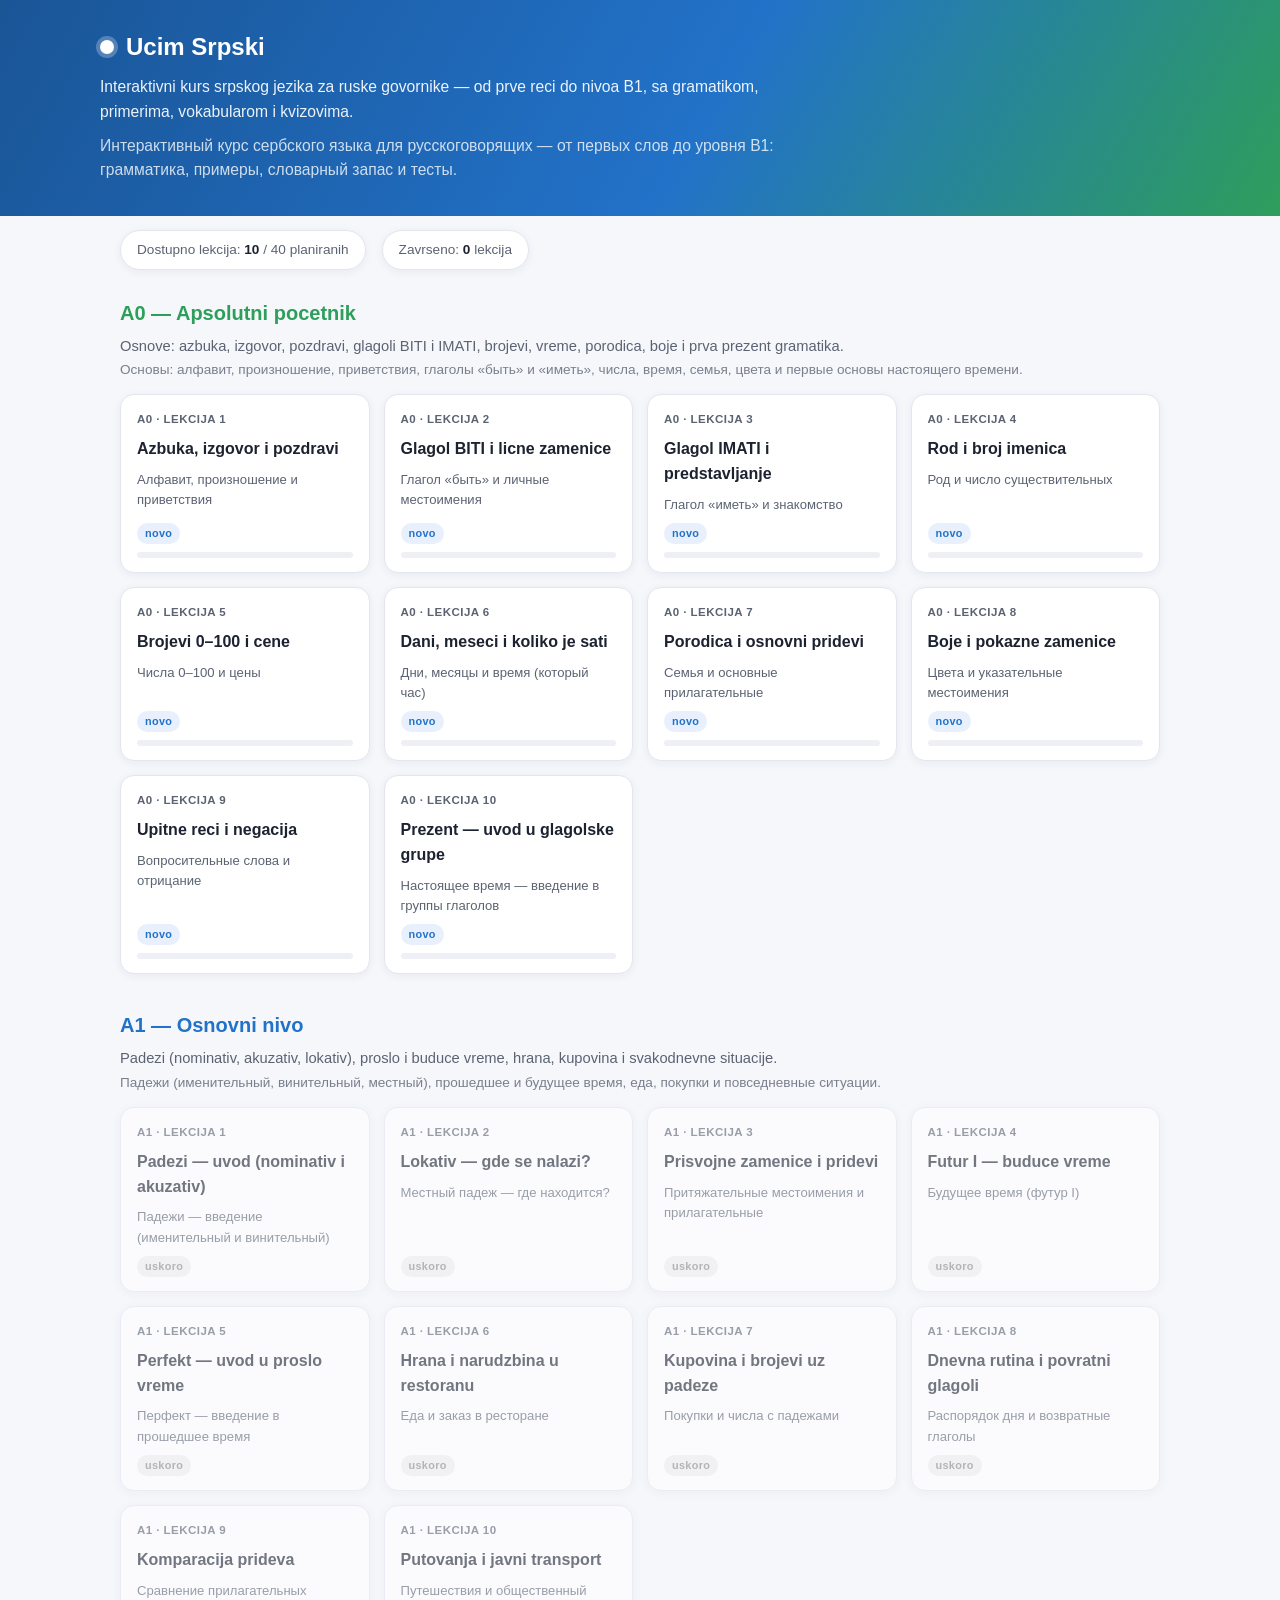
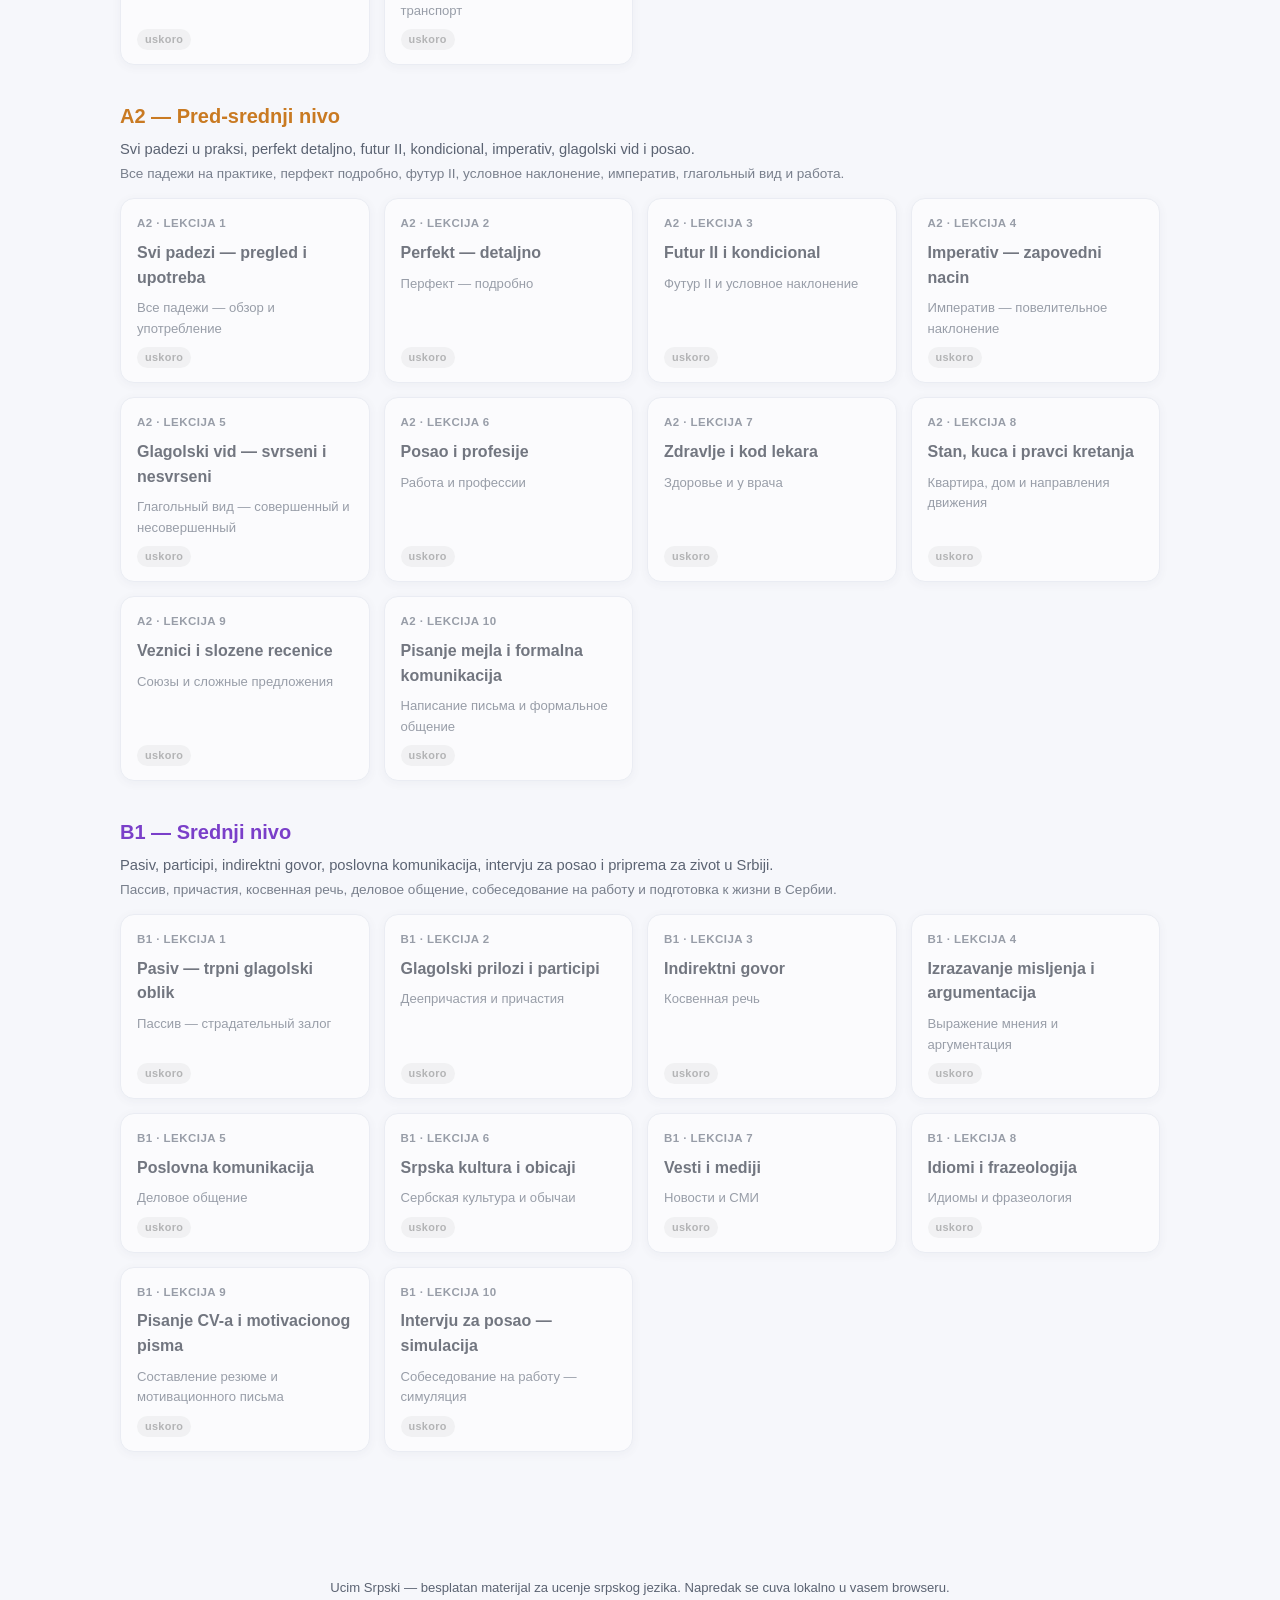
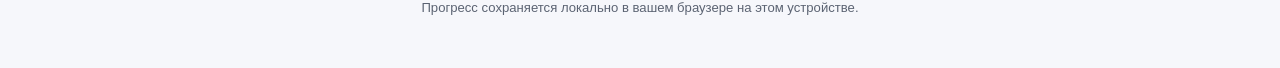
==== index.html @ c815fc33 "Prva verzija kursa: platforma + kompletan A0 nivo (10 lekcija) Interaktivna platforma (HTML/CSS/JS, " ====
<!DOCTYPE html>
<html lang="sr-Latn">
<head>
<meta charset="UTF-8">
<meta name="viewport" content="width=device-width, initial-scale=1.0">
<title>Ucim Srpski — kurs srpskog jezika za Ruse</title>
<meta name="description" content="Besplatan interaktivni kurs srpskog jezika za ruske govornike, od nivoa A0 do B1.">
<link rel="icon" href="data:,">
<link rel="stylesheet" href="css/style.css">
</head>
<body>

<header class="site-header">
  <div class="inner">
    <div class="brand"><span class="flag-dot"></span> Ucim Srpski</div>
    <p class="tagline">Interaktivni kurs srpskog jezika za ruske govornike — od prve reci do nivoa B1, sa gramatikom, primerima, vokabularom i kvizovima.</p>
    <p class="tagline tagline-ru">Интерактивный курс сербского языка для русскоговорящих — от первых слов до уровня B1: грамматика, примеры, словарный запас и тесты.</p>
  </div>
</header>

<main class="container">

  <div class="stats-bar" id="statsBar"></div>

  <div id="levels"></div>

</main>

<footer class="site-footer">
  Ucim Srpski — besplatan materijal za ucenje srpskog jezika. Napredak se cuva lokalno u vasem browseru.<br>
  Прогресс сохраняется локально в вашем браузере на этом устройстве.
</footer>

<script src="data/curriculum.js"></script>
<script src="js/storage.js"></script>
<script src="js/app.js"></script>
</body>
</html>
---- css/style.css ----
/* =======================================================================
   UCIM SRPSKI — glavni stil
   ======================================================================= */

:root {
  --bg: #f6f7fb;
  --surface: #ffffff;
  --text: #1c2230;
  --text-muted: #5b6372;
  --border: #e3e6ee;
  --primary: #2272c9;
  --primary-dark: #1a5596;
  --accent: #2e9e5b;
  --danger: #d1453b;
  --warn: #c97a22;
  --radius: 14px;
  --shadow: 0 2px 10px rgba(20, 30, 60, 0.06);
  --shadow-hover: 0 8px 24px rgba(20, 30, 60, 0.12);
  --font: "Segoe UI", -apple-system, BlinkMacSystemFont, Roboto, Arial, sans-serif;
}

* { box-sizing: border-box; }

html, body {
  margin: 0;
  padding: 0;
  font-family: var(--font);
  background: var(--bg);
  color: var(--text);
  line-height: 1.55;
}

a { color: var(--primary); text-decoration: none; }
a:hover { text-decoration: underline; }

img, svg { max-width: 100%; }

/* ---------- Layout ---------- */
.site-header {
  background: linear-gradient(120deg, #1a5596, #2272c9 55%, #2e9e5b);
  color: #fff;
  padding: 28px 20px 34px;
}

.site-header .inner {
  max-width: 1080px;
  margin: 0 auto;
}

.brand {
  display: flex;
  align-items: center;
  gap: 12px;
  font-size: 1.5rem;
  font-weight: 700;
}

.brand .flag-dot {
  width: 14px; height: 14px; border-radius: 50%;
  background: #fff;
  box-shadow: 0 0 0 4px rgba(255,255,255,.25);
}

.site-header p.tagline {
  margin: 10px 0 0;
  max-width: 680px;
  color: rgba(255,255,255,.92);
  font-size: 0.98rem;
}

.site-header .tagline-ru {
  opacity: 0.85;
  font-size: 0.88rem;
  margin-top: 4px;
}

main.container {
  max-width: 1080px;
  margin: 0 auto;
  padding: 28px 20px 60px;
}

footer.site-footer {
  text-align: center;
  color: var(--text-muted);
  font-size: 0.82rem;
  padding: 30px 20px 50px;
}

/* ---------- Stats bar ---------- */
.stats-bar {
  display: flex;
  gap: 16px;
  flex-wrap: wrap;
  margin: -14px 0 28px;
}
.stat-pill {
  background: var(--surface);
  border: 1px solid var(--border);
  border-radius: 999px;
  padding: 8px 16px;
  font-size: 0.85rem;
  color: var(--text-muted);
  box-shadow: var(--shadow);
}
.stat-pill b { color: var(--text); }

/* ---------- Level sections ---------- */
.level-block {
  margin-bottom: 36px;
}

.level-head {
  display: flex;
  align-items: baseline;
  justify-content: space-between;
  gap: 12px;
  margin-bottom: 6px;
  flex-wrap: wrap;
}

.level-head h2 {
  margin: 0;
  font-size: 1.25rem;
}

.level-desc {
  color: var(--text-muted);
  font-size: 0.92rem;
  margin: 2px 0 14px;
}
.level-desc .ru {
  display: block;
  font-size: 0.85rem;
  opacity: 0.8;
  margin-top: 2px;
}

.lesson-grid {
  display: grid;
  grid-template-columns: repeat(auto-fill, minmax(230px, 1fr));
  gap: 14px;
}

.lesson-card {
  background: var(--surface);
  border: 1px solid var(--border);
  border-radius: var(--radius);
  padding: 16px 16px 14px;
  box-shadow: var(--shadow);
  transition: box-shadow .15s, transform .15s;
  position: relative;
  display: flex;
  flex-direction: column;
  gap: 8px;
  min-height: 118px;
}

.lesson-card.ready { cursor: pointer; }
.lesson-card.ready:hover { box-shadow: var(--shadow-hover); transform: translateY(-2px); }
.lesson-card.locked { opacity: 0.6; }

.lesson-num {
  font-size: 0.72rem;
  font-weight: 700;
  letter-spacing: .04em;
  color: var(--text-muted);
  text-transform: uppercase;
}

.lesson-title { font-weight: 600; font-size: 1rem; }
.lesson-title-ru { font-size: 0.82rem; color: var(--text-muted); }

.lesson-status {
  margin-top: auto;
  font-size: 0.78rem;
  display: flex;
  align-items: center;
  gap: 6px;
}
.badge {
  display: inline-block;
  font-size: 0.68rem;
  font-weight: 700;
  padding: 2px 8px;
  border-radius: 999px;
  letter-spacing: .03em;
}
.badge.done { background: #e3f6ea; color: var(--accent); }
.badge.progress { background: #fff2de; color: var(--warn); }
.badge.soon { background: #eee; color: #888; }
.badge.new { background: #e8f0fd; color: var(--primary); }

.progress-track {
  height: 6px;
  border-radius: 999px;
  background: #eef0f5;
  overflow: hidden;
}
.progress-fill {
  height: 100%;
  background: var(--accent);
  border-radius: 999px;
}

/* ---------- Lesson page ---------- */
.lesson-header {
  background: var(--surface);
  border-bottom: 1px solid var(--border);
  position: sticky;
  top: 0;
  z-index: 20;
}
.lesson-header .inner {
  max-width: 880px;
  margin: 0 auto;
  padding: 14px 20px;
  display: flex;
  align-items: center;
  gap: 14px;
}
.back-link { font-size: 0.85rem; white-space: nowrap; }
.lesson-header h1 {
  font-size: 1.05rem;
  margin: 0;
  flex: 1;
  overflow: hidden;
  text-overflow: ellipsis;
  white-space: nowrap;
}

.step-tabs {
  display: flex;
  gap: 4px;
  max-width: 880px;
  margin: 0 auto;
  padding: 0 20px 10px;
  overflow-x: auto;
}
.step-tab {
  font-size: 0.74rem;
  padding: 6px 10px;
  border-radius: 999px;
  background: #eef1f7;
  color: var(--text-muted);
  white-space: nowrap;
  cursor: pointer;
  border: 1px solid transparent;
}
.step-tab.active { background: var(--primary); color: #fff; }
.step-tab.visited:not(.active) { border-color: var(--primary); color: var(--primary); }

.lesson-body {
  max-width: 880px;
  margin: 0 auto;
  padding: 26px 20px 40px;
}

.panel {
  background: var(--surface);
  border: 1px solid var(--border);
  border-radius: var(--radius);
  padding: 22px 24px;
  box-shadow: var(--shadow);
  margin-bottom: 18px;
}

.panel h2 {
  margin-top: 0;
  font-size: 1.15rem;
}
.panel h3 {
  font-size: 1rem;
  margin: 18px 0 8px;
}

.ru-box {
  background: #f1f6fd;
  border-left: 4px solid var(--primary);
  border-radius: 8px;
  padding: 12px 16px;
  font-size: 0.93rem;
  margin: 10px 0;
}
.ru-box.tip {
  background: #fff8ec;
  border-left-color: var(--warn);
}
.ru-box .lbl {
  font-weight: 700;
  font-size: 0.72rem;
  text-transform: uppercase;
  letter-spacing: .04em;
  color: var(--text-muted);
  display: block;
  margin-bottom: 4px;
}

.sr { font-weight: 600; color: var(--primary-dark); }
.sr-example {
  background: var(--bg);
  border-radius: 8px;
  padding: 10px 14px;
  margin: 6px 0;
}

table.conj {
  width: 100%;
  border-collapse: collapse;
  margin: 12px 0;
  font-size: 0.93rem;
}
table.conj th, table.conj td {
  border: 1px solid var(--border);
  padding: 7px 10px;
  text-align: left;
}
table.conj th { background: #f1f3f8; }

.example-list { list-style: none; padding: 0; margin: 10px 0; }
.example-list li {
  padding: 10px 0;
  border-bottom: 1px dashed var(--border);
}
.example-list li:last-child { border-bottom: none; }
.ex-sr { font-weight: 600; }
.ex-ru { color: var(--text-muted); font-size: 0.9rem; }

/* flip-card za primere */
.flip-card {
  background: var(--bg);
  border: 1px solid var(--border);
  border-radius: 10px;
  padding: 12px 14px;
  margin: 8px 0;
  cursor: pointer;
  user-select: none;
}
.flip-card .front { font-weight: 600; }
.flip-card .back {
  display: none;
  margin-top: 6px;
  color: var(--text-muted);
  font-size: 0.9rem;
  border-top: 1px dashed var(--border);
  padding-top: 6px;
}
.flip-card.open .back { display: block; }
.flip-card .hint { font-size: 0.72rem; color: var(--primary); margin-top: 4px; }

/* mini-drill u sklopu gramatike */
.drill {
  border: 1px solid var(--border);
  border-radius: 10px;
  padding: 14px 16px;
  margin: 14px 0;
  background: #fbfcff;
}
.drill .drill-q { font-weight: 600; margin-bottom: 10px; }
.drill-options { display: flex; flex-wrap: wrap; gap: 8px; margin-bottom: 8px; }
.opt-btn {
  border: 1px solid var(--border);
  background: #fff;
  border-radius: 8px;
  padding: 8px 14px;
  font-size: 0.9rem;
  cursor: pointer;
}
.opt-btn:hover { border-color: var(--primary); }
.opt-btn.correct { background: #e3f6ea; border-color: var(--accent); }
.opt-btn.wrong { background: #fdecea; border-color: var(--danger); }
.opt-btn.selected { background: #e8f0fd; border-color: var(--primary); }

.text-check-row { display: flex; gap: 8px; align-items: center; flex-wrap: wrap; }
.text-check-row input[type=text] {
  flex: 1;
  min-width: 160px;
  padding: 9px 12px;
  border: 1px solid var(--border);
  border-radius: 8px;
  font-size: 0.95rem;
}
.btn {
  border: none;
  background: var(--primary);
  color: #fff;
  padding: 9px 16px;
  border-radius: 8px;
  font-size: 0.9rem;
  cursor: pointer;
  font-weight: 600;
}
.btn:hover { background: var(--primary-dark); }
.btn.secondary { background: #eef1f7; color: var(--text); }
.btn.secondary:hover { background: #dfe3ec; }
.btn:disabled { opacity: .5; cursor: default; }

.feedback {
  margin-top: 8px;
  font-size: 0.88rem;
  font-weight: 600;
  display: none;
}
.feedback.show { display: block; }
.feedback.ok { color: var(--accent); }
.feedback.bad { color: var(--danger); }

/* vokabular / citanje */
.vocab-table { width: 100%; border-collapse: collapse; margin: 10px 0 18px; font-size: 0.92rem; }
.vocab-table td { padding: 6px 8px; border-bottom: 1px solid var(--border); }
.vocab-table td.w-sr { font-weight: 600; width: 45%; }
.vocab-table td.w-ru { color: var(--text-muted); }

.reading-excerpt {
  background: var(--bg);
  border-radius: 10px;
  padding: 16px 18px;
  font-size: 0.98rem;
  margin: 10px 0;
}
.reading-excerpt .source {
  display: block;
  font-size: 0.75rem;
  color: var(--text-muted);
  margin-top: 10px;
  font-style: italic;
}
.reading-excerpt .word {
  border-bottom: 2px dotted var(--primary);
  cursor: pointer;
  position: relative;
}
.reading-excerpt .word .tooltip {
  display: none;
  position: absolute;
  bottom: 125%;
  left: 0;
  background: #1c2230;
  color: #fff;
  padding: 4px 8px;
  border-radius: 6px;
  font-size: 0.78rem;
  white-space: nowrap;
  z-index: 5;
}
.reading-excerpt .word.open .tooltip { display: block; }

/* kviz */
.quiz-item {
  border: 1px solid var(--border);
  border-radius: 10px;
  padding: 16px 18px;
  margin-bottom: 14px;
  background: #fff;
}
.quiz-item .q-num {
  font-size: 0.72rem;
  font-weight: 700;
  color: var(--text-muted);
  text-transform: uppercase;
  margin-bottom: 4px;
}
.quiz-item .q-text { font-weight: 600; margin-bottom: 10px; }
.quiz-check-wrap { display: flex; align-items: center; gap: 10px; flex-wrap: wrap; margin-top: 8px; }

.quiz-summary {
  text-align: center;
  padding: 30px 20px;
}
.quiz-summary .score {
  font-size: 2.2rem;
  font-weight: 800;
  color: var(--primary);
}

.nav-row {
  display: flex;
  justify-content: space-between;
  gap: 10px;
  margin-top: 10px;
}

.pill-link {
  display: inline-block;
  font-size: 0.78rem;
  background: #eef1f7;
  padding: 4px 10px;
  border-radius: 999px;
  color: var(--text-muted);
  margin-left: 8px;
}

@media (max-width: 640px) {
  .lesson-header h1 { font-size: 0.92rem; }
  .panel { padding: 16px 16px; }
}
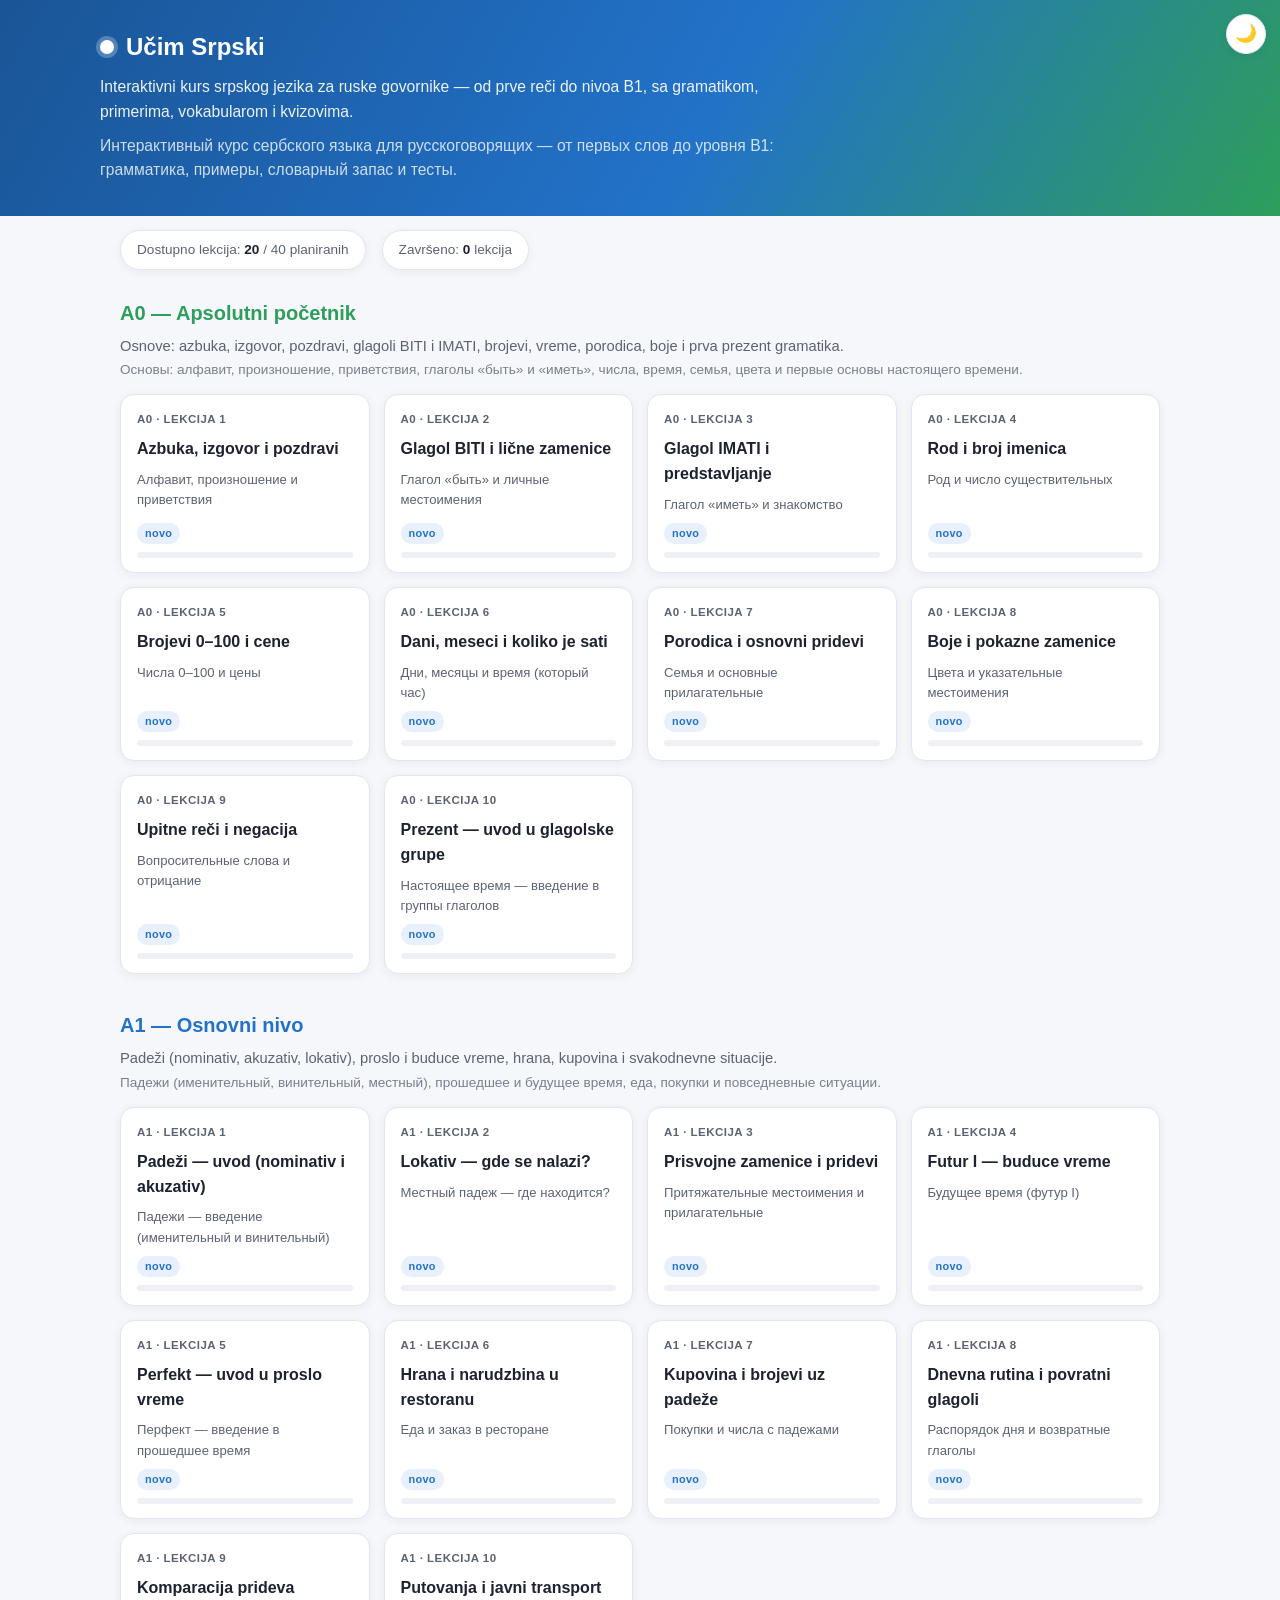
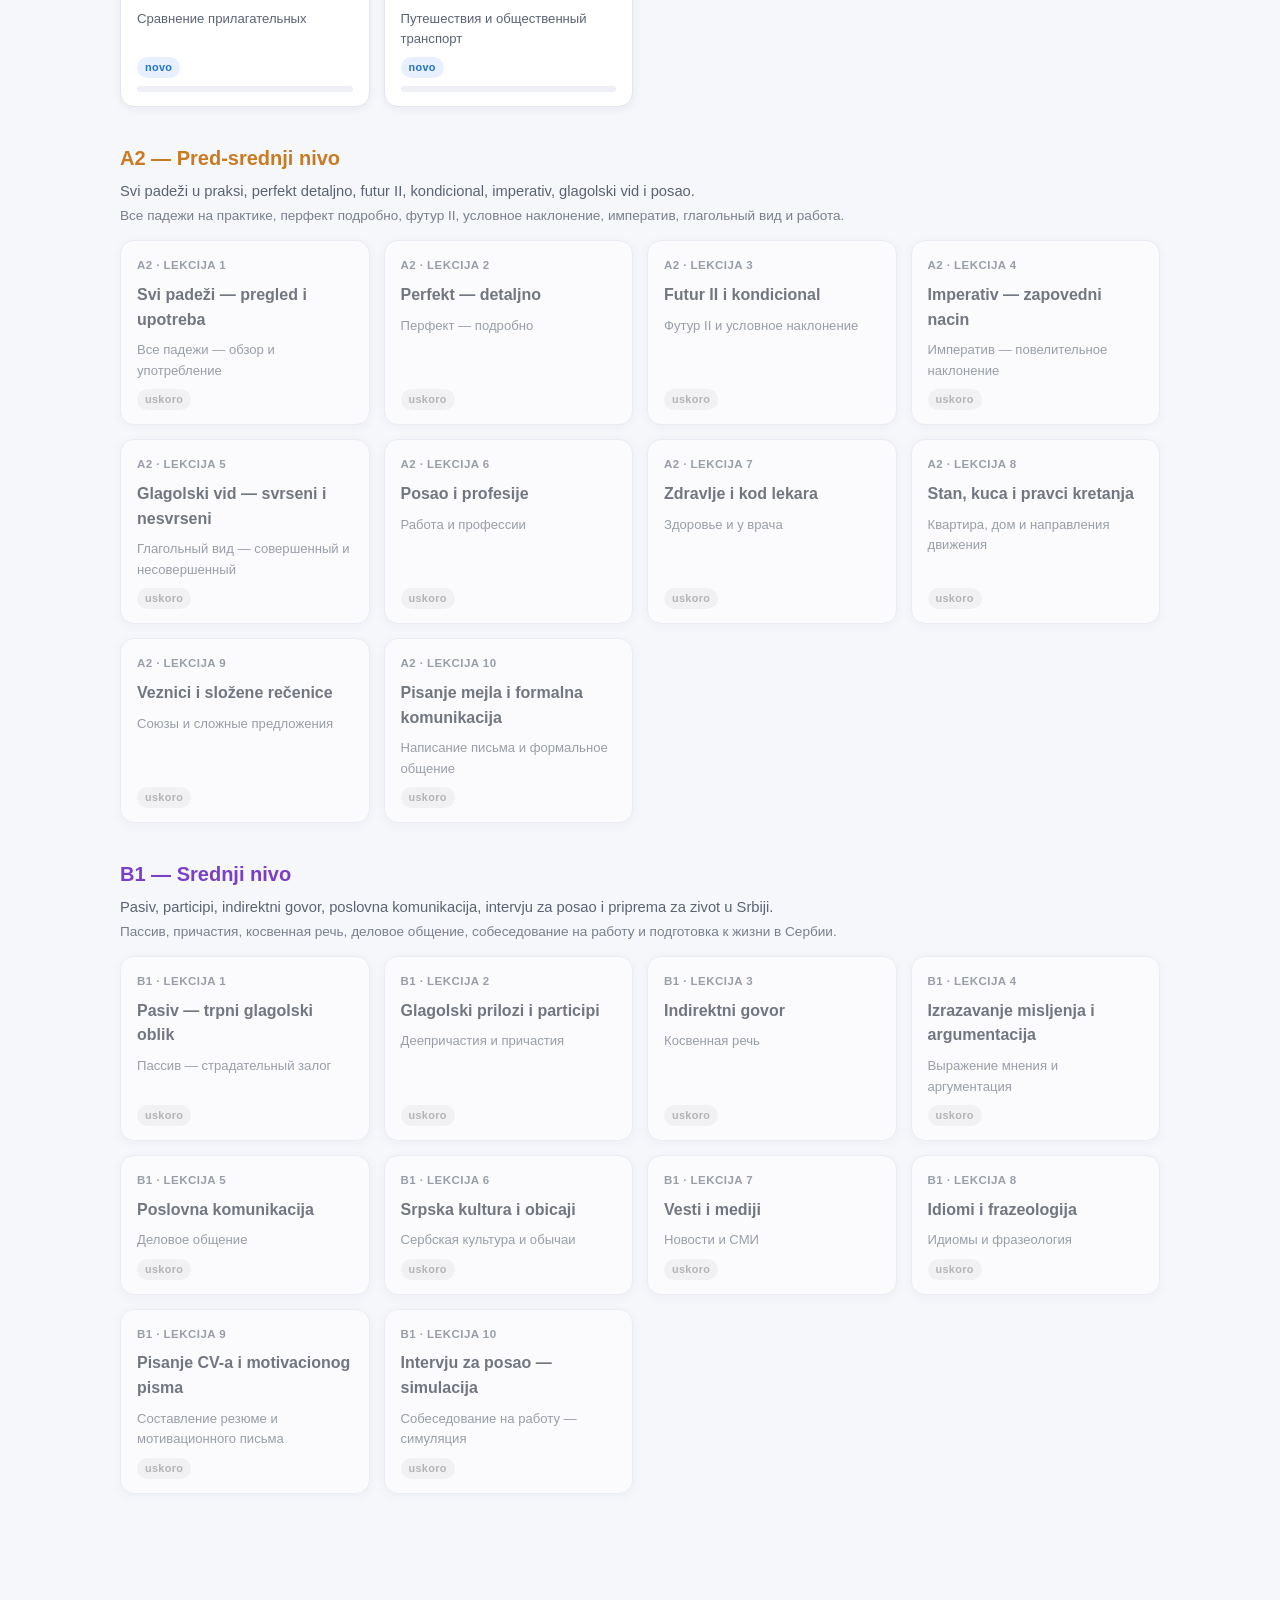
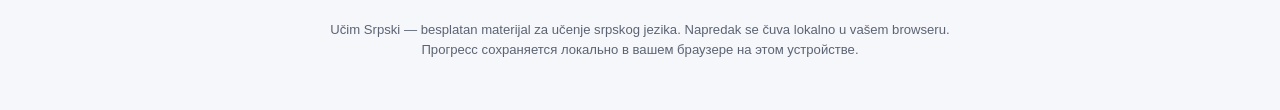
==== commit bdb8328d: "Ispravke: dijakritici, CSP blokada lekcija, i dark mode - Ispravljeni stotine nedostajucih srpskih d" ====
--- a/index.html
+++ b/index.html
@@ -3,17 +3,20 @@
 <head>
 <meta charset="UTF-8">
 <meta name="viewport" content="width=device-width, initial-scale=1.0">
-<title>Ucim Srpski — kurs srpskog jezika za Ruse</title>
+<title>Učim Srpski — kurs srpskog jezika za Ruse</title>
 <meta name="description" content="Besplatan interaktivni kurs srpskog jezika za ruske govornike, od nivoa A0 do B1.">
 <link rel="icon" href="data:,">
+<script src="js/theme.js"></script>
 <link rel="stylesheet" href="css/style.css">
 </head>
 <body>
 
+<button id="themeToggle" class="theme-toggle" type="button" aria-label="Promeni temu (svetla/tamna)" title="Svetla/tamna tema">🌙</button>
+
 <header class="site-header">
   <div class="inner">
-    <div class="brand"><span class="flag-dot"></span> Ucim Srpski</div>
-    <p class="tagline">Interaktivni kurs srpskog jezika za ruske govornike — od prve reci do nivoa B1, sa gramatikom, primerima, vokabularom i kvizovima.</p>
+    <div class="brand"><span class="flag-dot"></span> Učim Srpski</div>
+    <p class="tagline">Interaktivni kurs srpskog jezika za ruske govornike — od prve reči do nivoa B1, sa gramatikom, primerima, vokabularom i kvizovima.</p>
     <p class="tagline tagline-ru">Интерактивный курс сербского языка для русскоговорящих — от первых слов до уровня B1: грамматика, примеры, словарный запас и тесты.</p>
   </div>
 </header>
@@ -27,7 +30,7 @@
 </main>
 
 <footer class="site-footer">
-  Ucim Srpski — besplatan materijal za ucenje srpskog jezika. Napredak se cuva lokalno u vasem browseru.<br>
+  Učim Srpski — besplatan materijal za učenje srpskog jezika. Napredak se čuva lokalno u vašem browseru.<br>
   Прогресс сохраняется локально в вашем браузере на этом устройстве.
 </footer>
 
--- a/css/style.css
+++ b/css/style.css
@@ -19,6 +19,21 @@
   --font: "Segoe UI", -apple-system, BlinkMacSystemFont, Roboto, Arial, sans-serif;
 }
 
+:root[data-theme="dark"] {
+  --bg: #161a24;
+  --surface: #1e2330;
+  --text: #e9edf5;
+  --text-muted: #9aa3b5;
+  --border: #2c3344;
+  --primary: #5b9fe8;
+  --primary-dark: #8ab8f0;
+  --accent: #4bbf7f;
+  --danger: #e36a60;
+  --warn: #e0a24a;
+  --shadow: 0 2px 10px rgba(0, 0, 0, 0.35);
+  --shadow-hover: 0 8px 24px rgba(0, 0, 0, 0.45);
+}
+
 * { box-sizing: border-box; }
 
 html, body {
@@ -29,6 +44,26 @@
   color: var(--text);
   line-height: 1.55;
 }
+
+.theme-toggle {
+  position: fixed;
+  top: 14px;
+  right: 14px;
+  z-index: 100;
+  width: 40px;
+  height: 40px;
+  border-radius: 50%;
+  border: 1px solid var(--border);
+  background: var(--surface);
+  box-shadow: var(--shadow);
+  font-size: 1.1rem;
+  line-height: 1;
+  cursor: pointer;
+  display: flex;
+  align-items: center;
+  justify-content: center;
+}
+.theme-toggle:hover { box-shadow: var(--shadow-hover); }
 
 a { color: var(--primary); text-decoration: none; }
 a:hover { text-decoration: underline; }
@@ -490,6 +525,63 @@
   margin-left: 8px;
 }
 
+/* ---------- utility classes (replace inline styles for CSP compliance) ---------- */
+.lvl-color-A0 { color: #2e9e5b; }
+.lvl-color-A1 { color: #2272c9; }
+.lvl-color-A2 { color: #c97a22; }
+.lvl-color-B1 { color: #7a3fc9; }
+:root[data-theme="dark"] .lvl-color-A0 { color: #4bbf7f; }
+:root[data-theme="dark"] .lvl-color-A1 { color: #5b9fe8; }
+:root[data-theme="dark"] .lvl-color-A2 { color: #e0a24a; }
+:root[data-theme="dark"] .lvl-color-B1 { color: #a07bdb; }
+
+.progress-fill.w0 { width: 0%; }
+.progress-fill.w10 { width: 10%; }
+.progress-fill.w20 { width: 20%; }
+.progress-fill.w30 { width: 30%; }
+.progress-fill.w40 { width: 40%; }
+.progress-fill.w50 { width: 50%; }
+.progress-fill.w60 { width: 60%; }
+.progress-fill.w70 { width: 70%; }
+.progress-fill.w80 { width: 80%; }
+.progress-fill.w90 { width: 90%; }
+.progress-fill.w100 { width: 100%; }
+
+.quiz-intro-note { color: var(--text-muted); font-size: 0.9rem; }
+.quiz-done-heading { padding: 0 2px; }
+.quiz-summary-actions { margin-top: 14px; }
+.btn-link-inline {
+  margin-left: 8px;
+  text-decoration: none;
+  display: inline-block;
+}
+
+/* ---------- dark mode: adjust hardcoded pastel backgrounds ---------- */
+:root[data-theme="dark"] .badge.done { background: #1d3a2a; }
+:root[data-theme="dark"] .badge.progress { background: #3a2f16; }
+:root[data-theme="dark"] .badge.soon { background: #2a2e38; color: #9aa3b5; }
+:root[data-theme="dark"] .badge.new { background: #1c2b45; }
+:root[data-theme="dark"] .progress-track { background: #2a3040; }
+:root[data-theme="dark"] .step-tab { background: #242a38; }
+:root[data-theme="dark"] .ru-box { background: #1a2740; }
+:root[data-theme="dark"] .ru-box.tip { background: #332a16; }
+:root[data-theme="dark"] table.conj th { background: #242a38; }
+:root[data-theme="dark"] .drill { background: #1c212d; }
+:root[data-theme="dark"] .opt-btn { background: var(--surface); color: var(--text); }
+:root[data-theme="dark"] .opt-btn.correct { background: #1d3a2a; }
+:root[data-theme="dark"] .opt-btn.wrong { background: #3a2220; }
+:root[data-theme="dark"] .opt-btn.selected { background: #1c2b45; }
+:root[data-theme="dark"] .btn.secondary { background: #242a38; color: var(--text); }
+:root[data-theme="dark"] .btn.secondary:hover { background: #2c3344; }
+:root[data-theme="dark"] .quiz-item { background: var(--surface); }
+:root[data-theme="dark"] .pill-link { background: #242a38; }
+:root[data-theme="dark"] .reading-excerpt .word .tooltip { background: #343b4a; }
+:root[data-theme="dark"] .text-check-row input[type=text],
+:root[data-theme="dark"] .drill input[type=text] {
+  background: var(--surface);
+  color: var(--text);
+}
+
 @media (max-width: 640px) {
   .lesson-header h1 { font-size: 0.92rem; }
   .panel { padding: 16px 16px; }
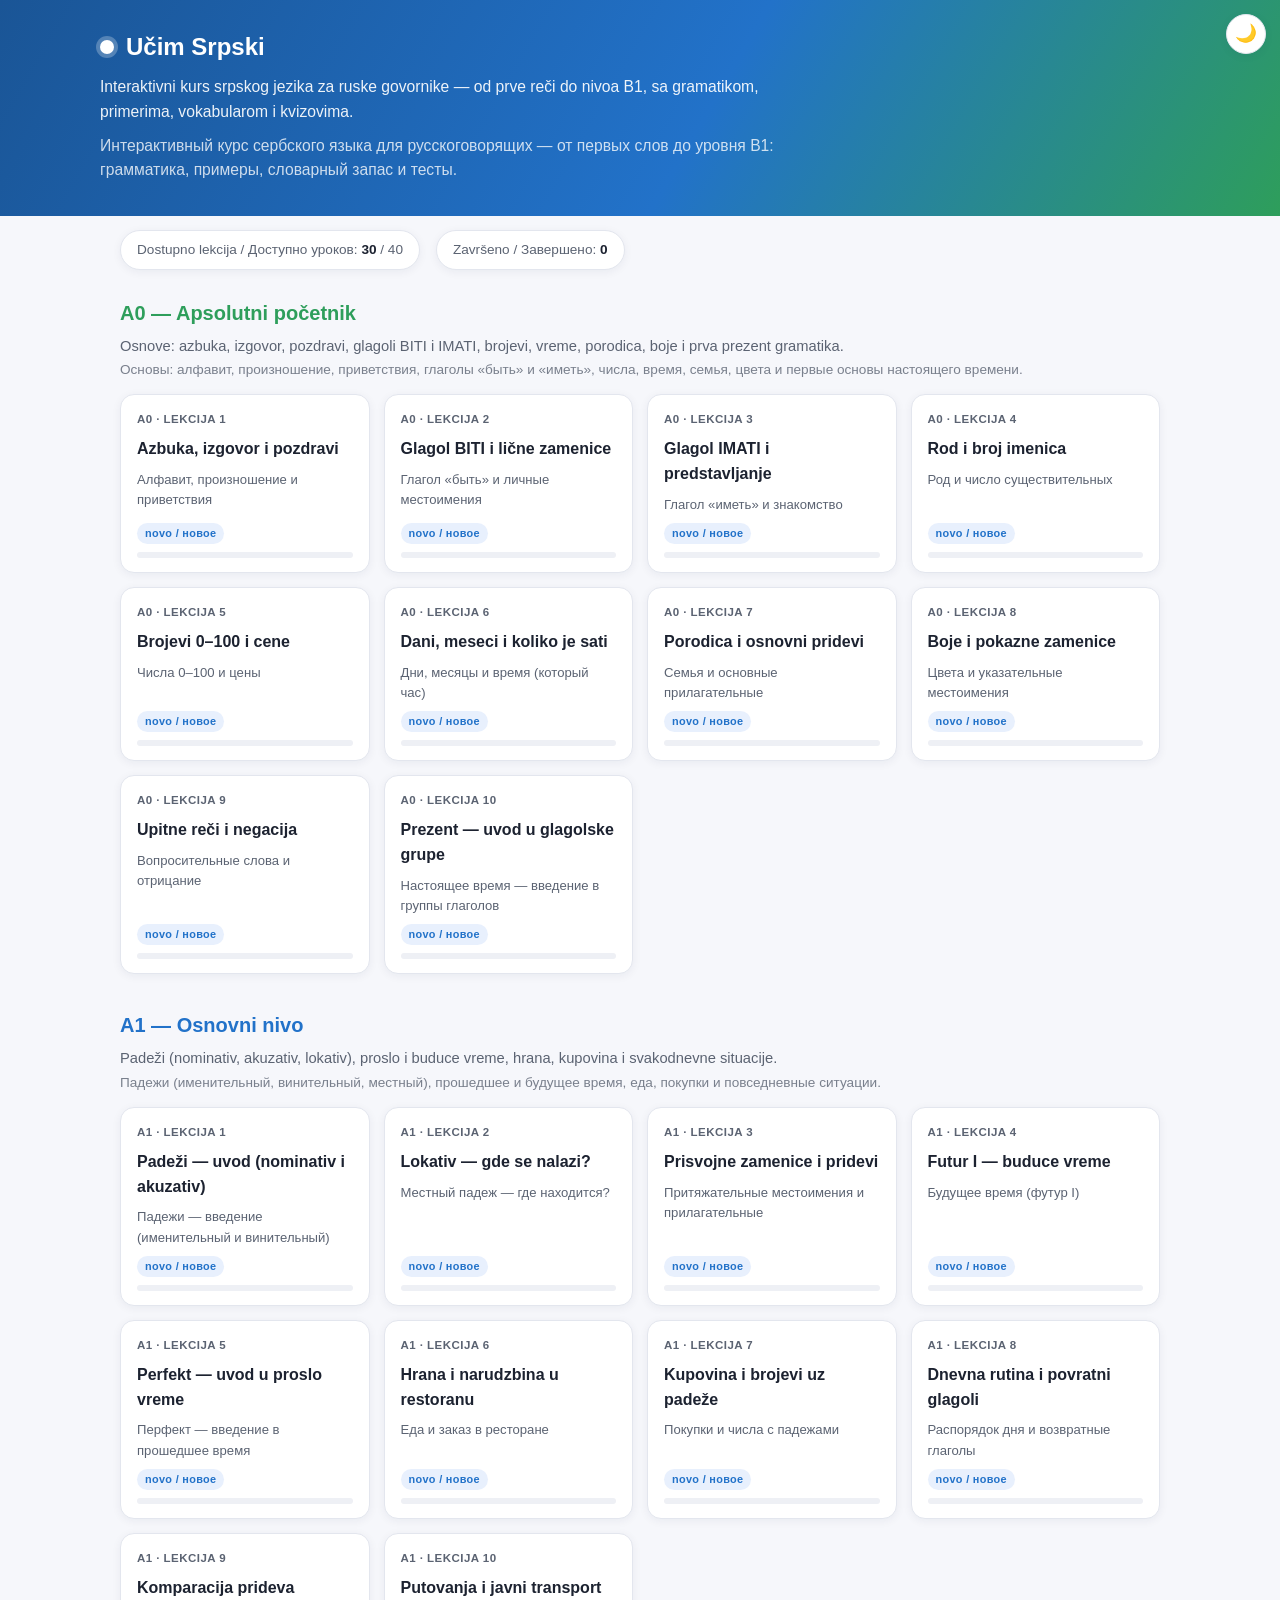
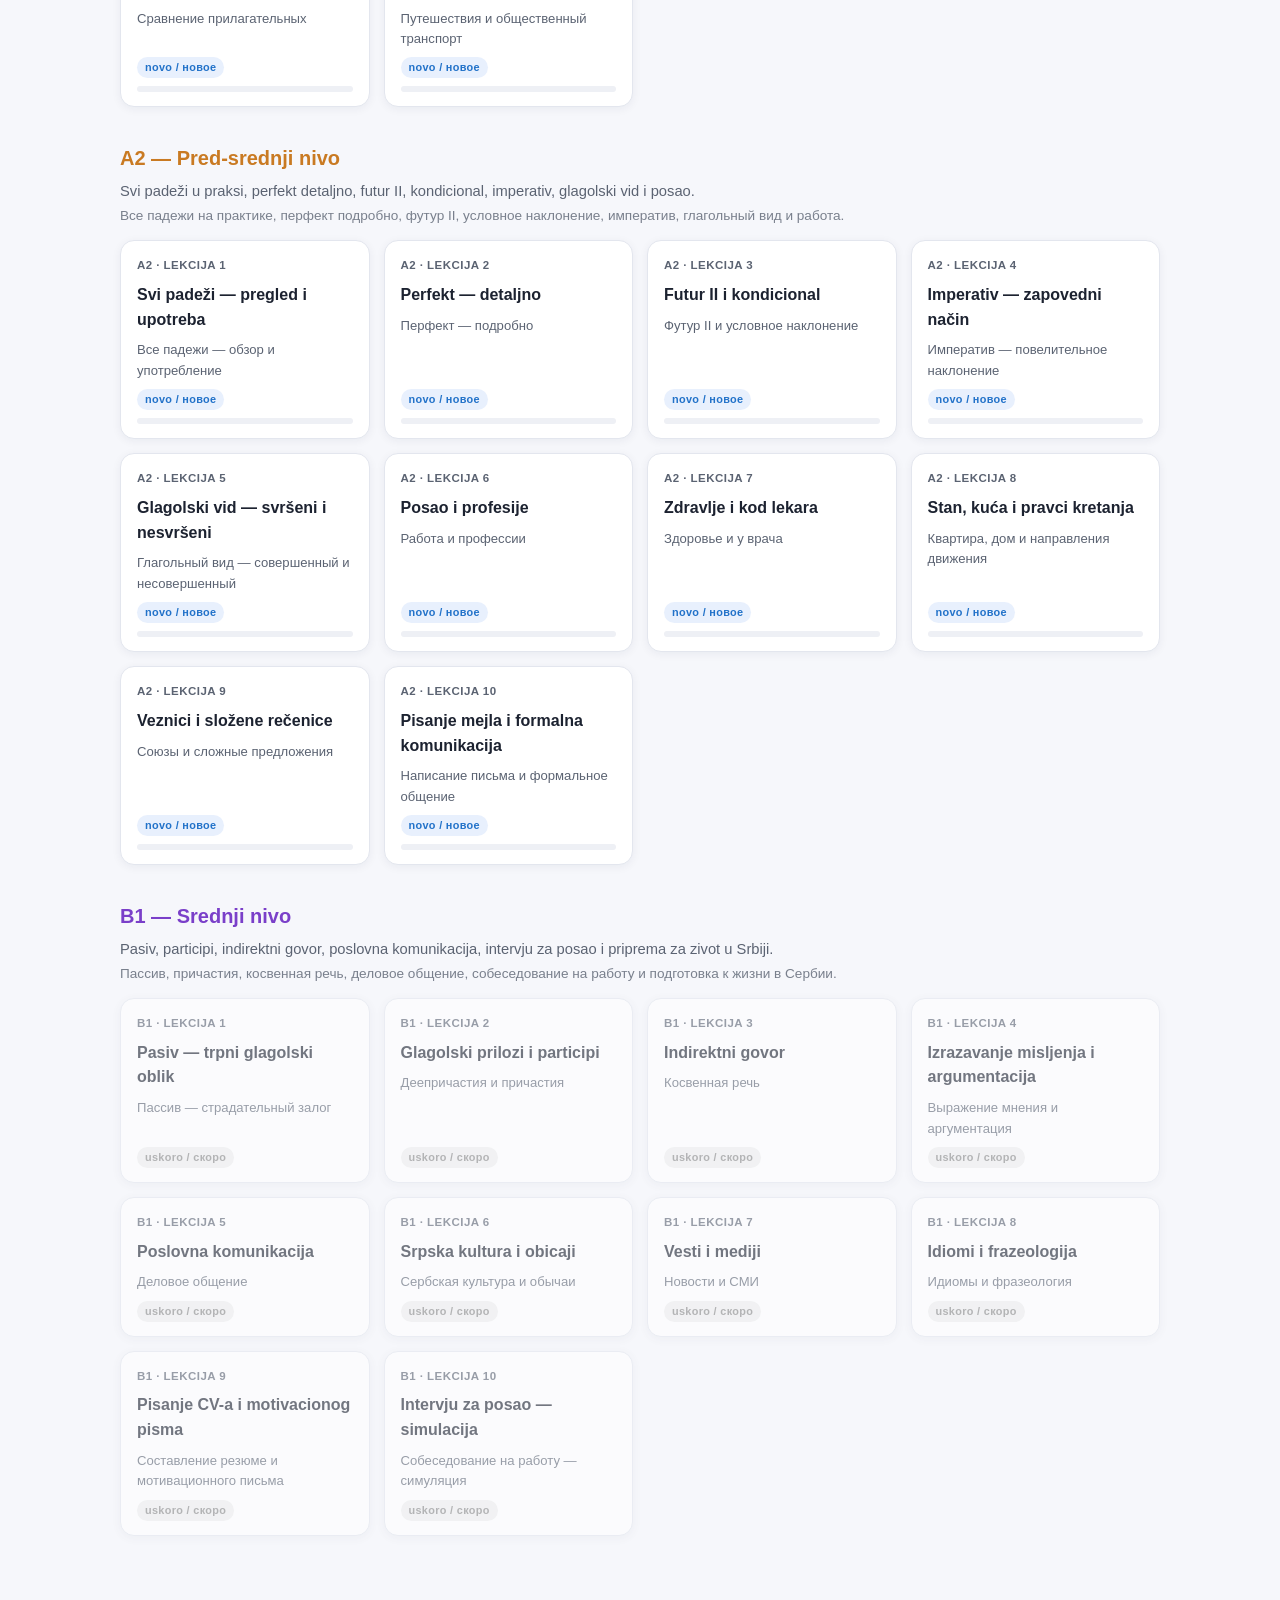
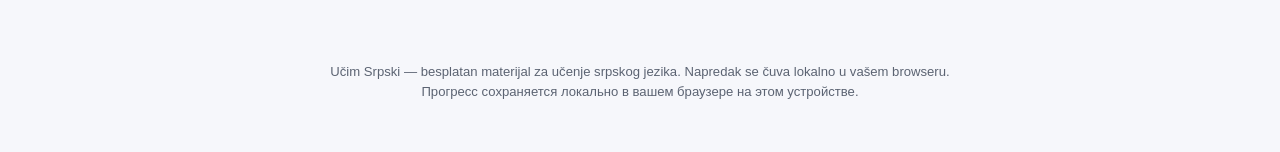
==== commit 603e1a3e: "Ispravke: klik na reci u tekstu i ruski prevod u celom interfejsu - Ispravljen bag gde klik na podvu" ====
--- a/index.html
+++ b/index.html
@@ -11,7 +11,7 @@
 </head>
 <body>
 
-<button id="themeToggle" class="theme-toggle" type="button" aria-label="Promeni temu (svetla/tamna)" title="Svetla/tamna tema">🌙</button>
+<button id="themeToggle" class="theme-toggle" type="button" aria-label="Promeni temu / Сменить тему" title="Svetla/tamna tema / Светлая/тёмная тема">🌙</button>
 
 <header class="site-header">
   <div class="inner">
